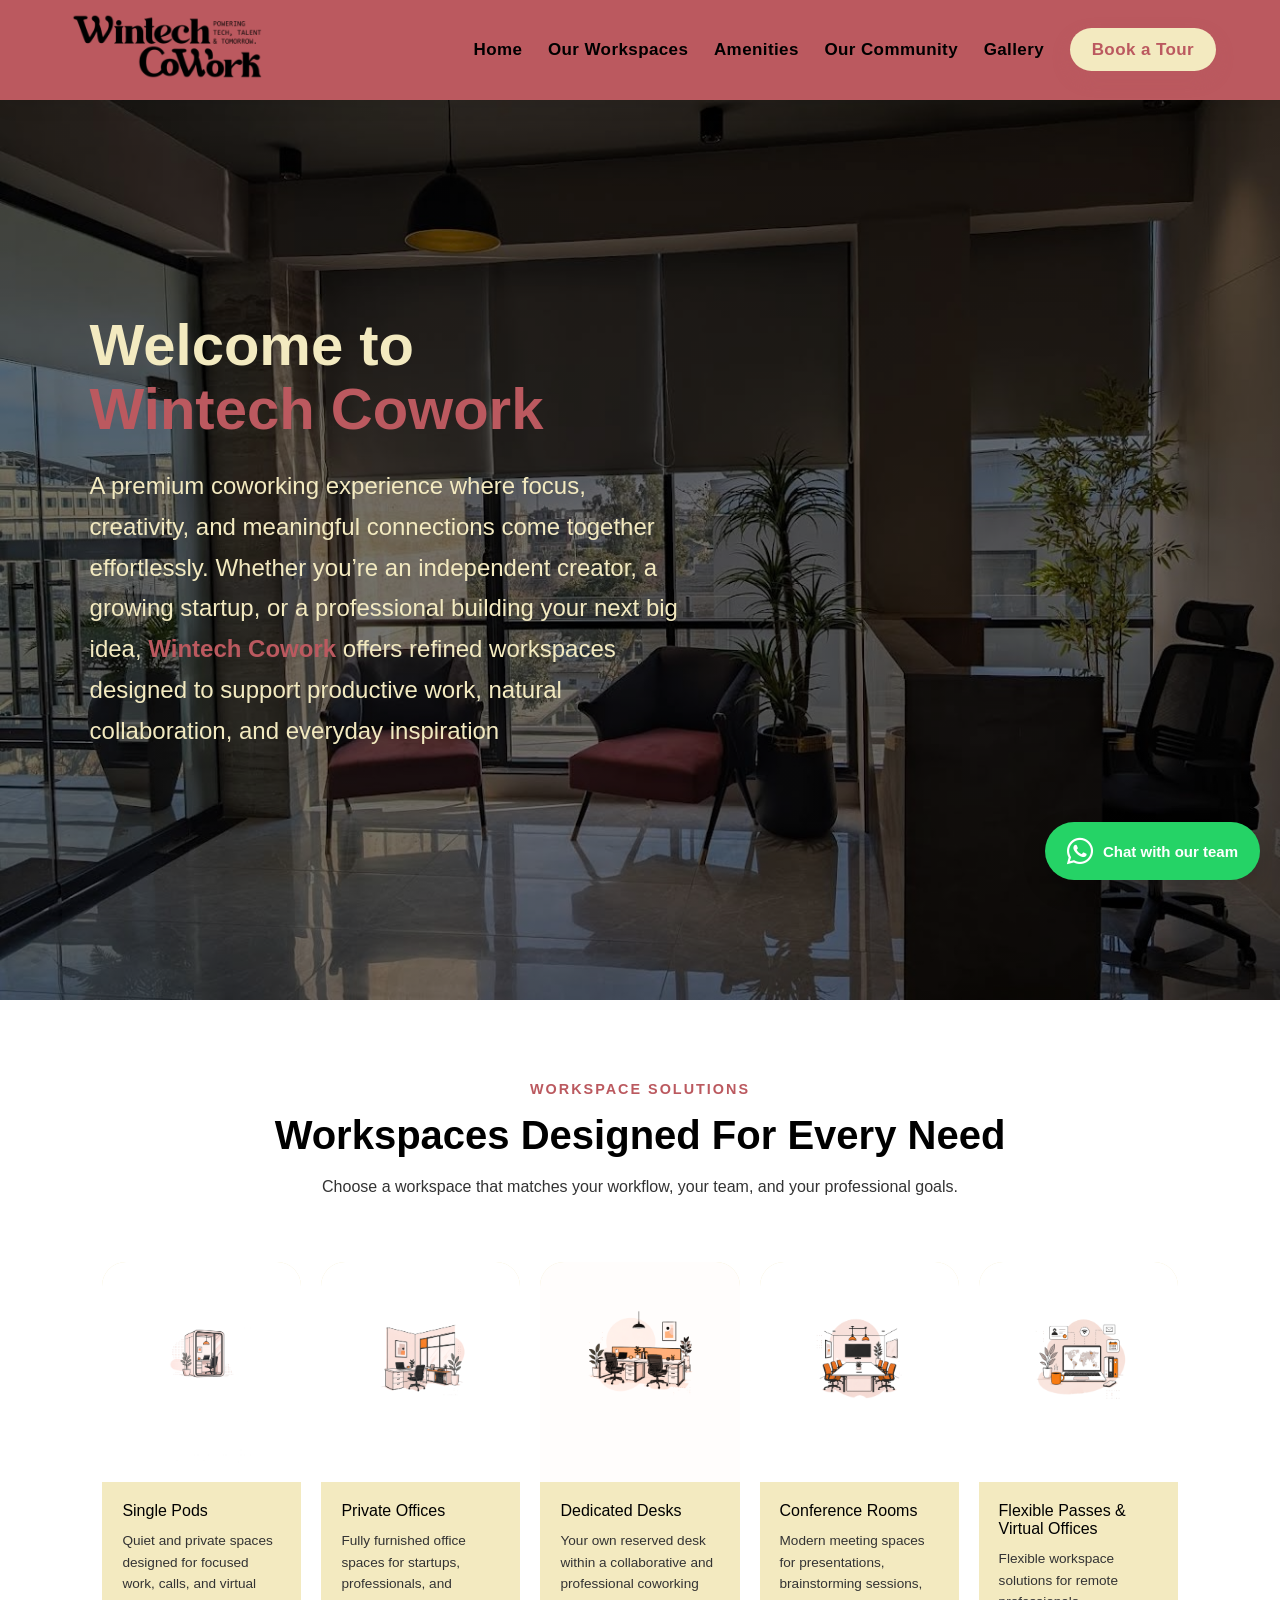
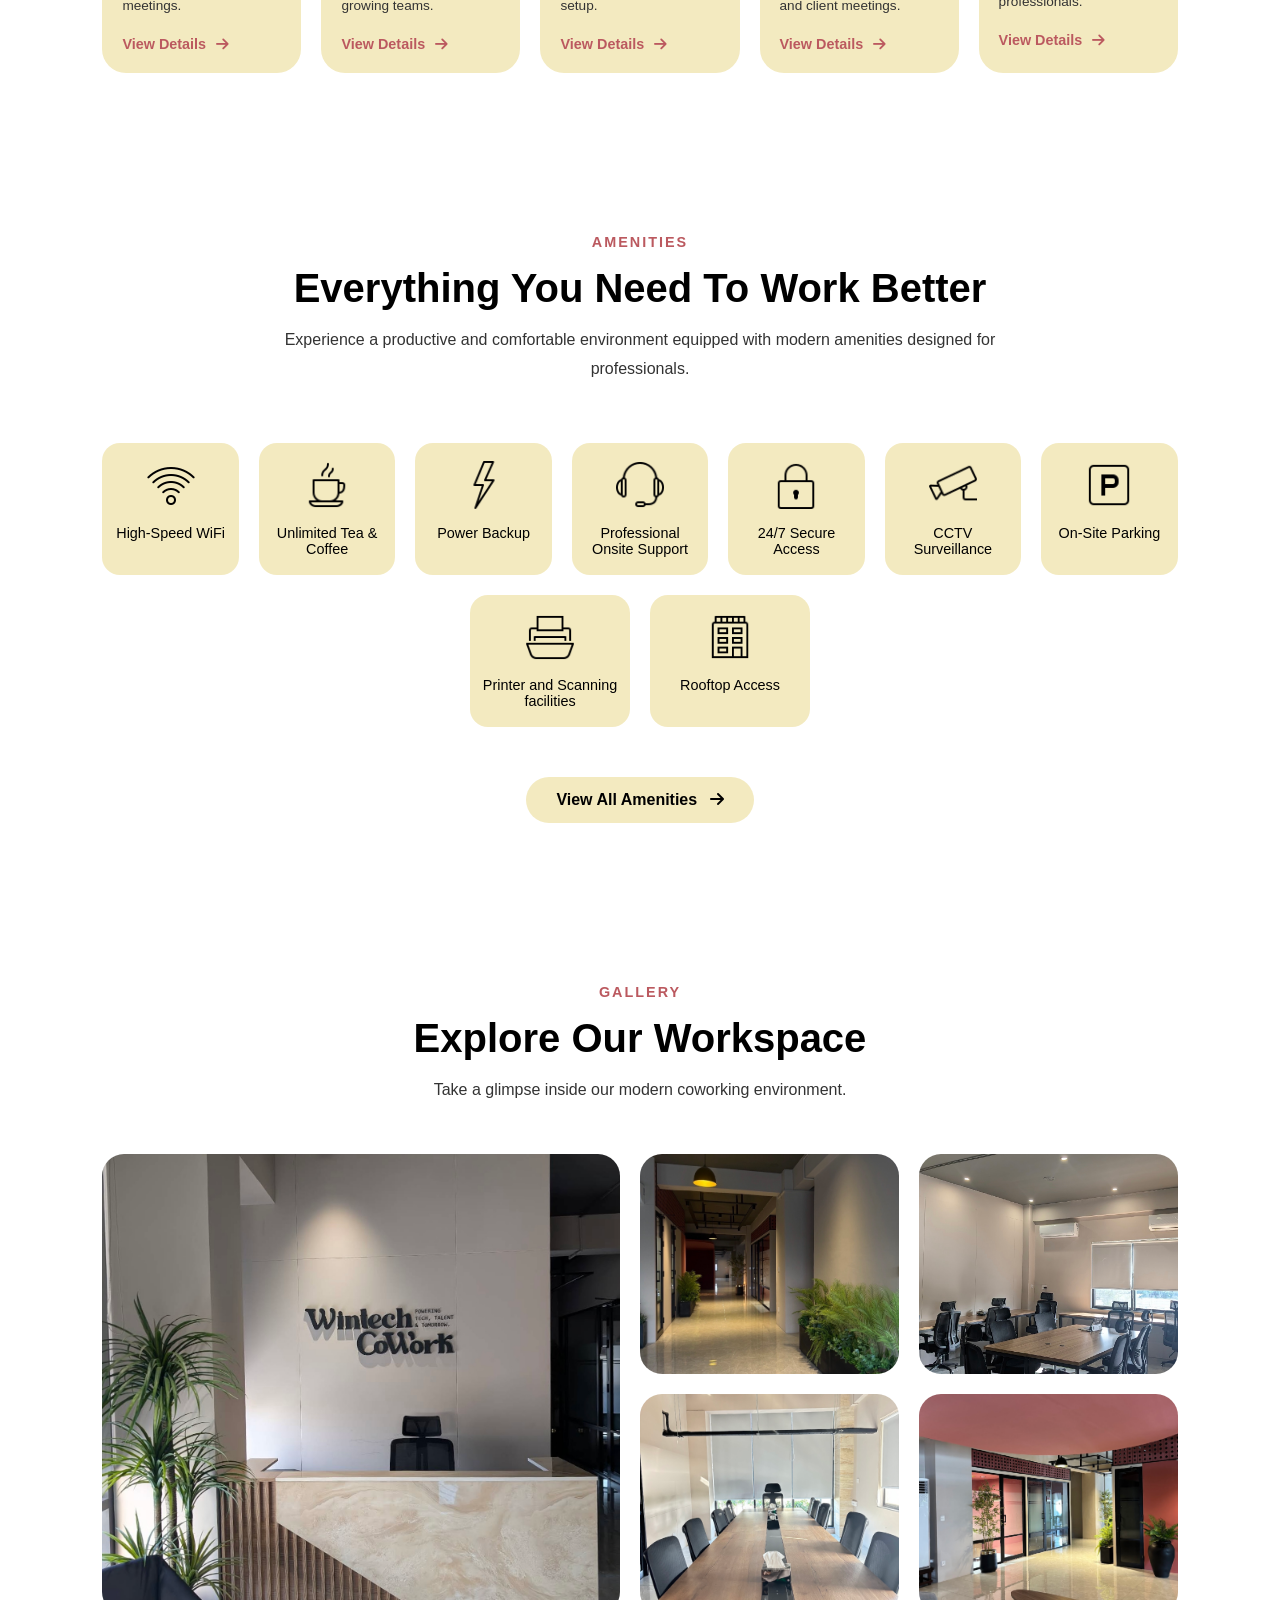
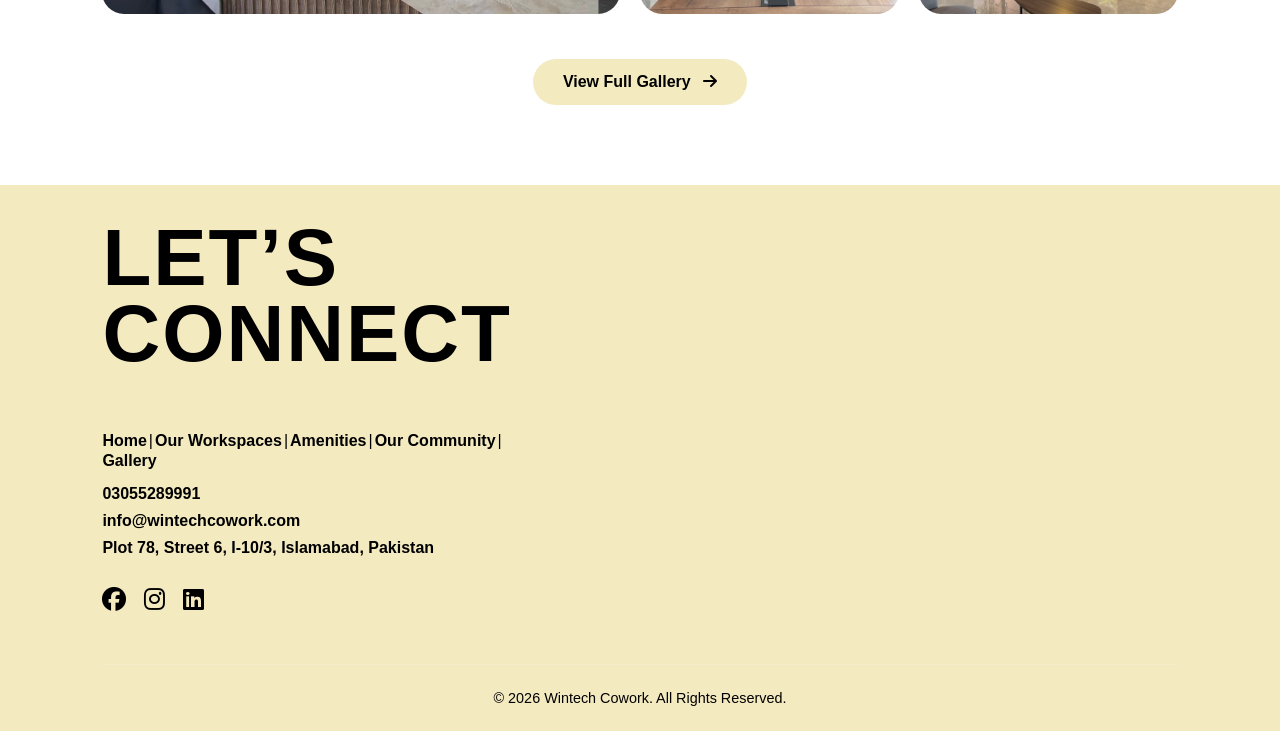
==== index.html @ eae4d1ee "removed indx.html" ====
<!DOCTYPE html>
<html lang="en">
  <head>
    <meta charset="UTF-8" />
    <meta name="viewport" content="width=device-width, initial-scale=1.0" />
    <link rel="icon" type="image/png" sizes="32x32" href="images/favicon-32x32.png">
    <link rel="icon" type="image/png" sizes="16x16" href="images/favicon-16x16.png">
    <link rel="apple-touch-icon" sizes="180x180" href="images/apple-touch-icon.png">
    <link rel="stylesheet" href="https://cdnjs.cloudflare.com/ajax/libs/font-awesome/6.4.0/css/all.min.css">
    <link rel="stylesheet" href="css/index.css" />
  
    <title>Wintech Cowork Islamabad | Premium Coworking Space in Islamabad</title>
    <meta name="description" content="
      Wintech Cowork offers modern coworking spaces, private offices,
      meeting rooms, and flexible workspaces in Islamabad designed for
      startups, freelancers, and growing businesses.">
    <meta name="keywords" content="
      coworking space Islamabad,
      shared office Islamabad,
      private office Islamabad,
      best coworking space in Islamabad,
      office space for rent Islamabad,
      startup workspace Islamabad,
      modern coworking space Pakistan,
      flexible workspace Islamabad,
      meeting rooms Islamabad,
      business workspace Islamabad,
      Wintech Cowork ">
  </head>
  
  <body>  
    <header>
      <div class="logo">
        <a href="./">
        <img src="images/logo.png" alt="wintech cowork logo"> 
        </a>
      </div>

      <button class="nav-toggle" aria-label="Toggle Menu">☰</button>

      <nav class="nav-bar">        
        <ul class="nav-menu">
          <li><a href="./">Home</a></li>
          <li><a href="our-workspaces/">Our Workspaces</a></li>
          <li><a href="amenities/">Amenities</a></li>
          <li><a href="our-community/">Our Community</a></li>
          <li><a href="gallery/">Gallery</a></li>
          <li><a class="book-btn" href="book-a-tour/">Book a Tour</a></li> 
        </ul>
      </nav>
    </header>

    <a href="https://wa.me/923055289991" 
        class="whatsapp-float" 
        target="_blank">

        <i class="fab fa-whatsapp"></i>
        <span>Chat with our team</span>
      </a>

    <section class="hero">
      <div class="hero-content">
        <h1>
          Welcome to <br> <span>Wintech Cowork</span> 
        </h1>

        <p>
          A premium coworking experience where focus, creativity, and meaningful connections come together effortlessly. Whether you’re an independent creator, a growing startup, or a professional building your next big idea, <span><b>Wintech Cowork</b></span> offers refined workspaces designed to support productive work, natural collaboration, and everyday inspiration
        </p>
      </div>
    </section>

    <section class="workspaces">
      <div class="workspaces-heading">
        <span>Workspace Solutions</span>
        <h2>Workspaces Designed For Every Need</h2>

        <p>
          Choose a workspace that matches your workflow, your team,
          and your professional goals.
        </p>
      </div>


      <div class="workspace-container">

        <!-- Card 1 -->
        <div class="workspace-card">

          <div class="workspace-image">
            <img src="images/singlepods.png" alt="Single Pods">
          </div>

          <div class="workspace-content">
            <h3>Single Pods</h3>

            <p>
              Quiet and private spaces designed for focused work,
              calls, and virtual meetings.
            </p>

            <a href="./our-workspaces/">
              View Details
              <i class="fa-solid fa-arrow-right"></i>
            </a>
          </div>

        </div>


        <!-- Card 2 -->
        <div class="workspace-card">

          <div class="workspace-image">
            <img src="images/privateoffices.png" alt="Private Offices">
          </div>

          <div class="workspace-content">
            <h3>Private Offices</h3>

            <p>
              Fully furnished office spaces for startups,
              professionals, and growing teams.
            </p>

            <a href="./our-workspaces/">
              View Details
              <i class="fa-solid fa-arrow-right"></i>
            </a>
          </div>

        </div>


        <!-- Card 3 -->
        <div class="workspace-card">

          <div class="workspace-image">
            <img src="images/dedicated-desks.png" alt="Dedicated Desks">
          </div>

          <div class="workspace-content">
            <h3>Dedicated Desks</h3>

            <p>
              Your own reserved desk within a collaborative
              and professional coworking setup.
            </p>

            <a href="./our-workspaces/">
              View Details
              <i class="fa-solid fa-arrow-right"></i>
            </a>
          </div>

        </div>


        <!-- Card 4 -->
        <div class="workspace-card">

          <div class="workspace-image">
            <img src="images/conferencerooms.png" alt="Conference Rooms">
          </div>

          <div class="workspace-content">
            <h3>Conference Rooms</h3>

            <p>
              Modern meeting spaces for presentations,
              brainstorming sessions, and client meetings.
            </p>

            <a href="./our-workspaces/">
              View Details
              <i class="fa-solid fa-arrow-right"></i>
            </a>
          </div>

        </div>


        <!-- Card 5 -->
        <div class="workspace-card">

          <div class="workspace-image">
            <img src="images/flexible.png" alt="Flexible Passes">
          </div>

          <div class="workspace-content">
            <h3>Flexible Passes & Virtual Offices</h3>

            <p>
              Flexible workspace solutions for remote professionals.
            </p>

            <a href="./our-workspaces/">
              View Details
              <i class="fa-solid fa-arrow-right"></i>
            </a>
          </div>
        </div>
      </div>
    </section>

    <section class="amenities">

      <div class="amenities-heading">
        <span>Amenities</span>
        <h2>Everything You Need To Work Better</h2>

        <p>
          Experience a productive and comfortable environment
          equipped with modern amenities designed for professionals.
        </p>
      </div>


      <div class="amenities-container">

        <div class="amenity-card">
          <img src="images/high-speed-wifi.png" alt="High-Speed WiFi">
          <h3>High-Speed WiFi</h3>
        </div>

        <div class="amenity-card">
          <img src="images/unlimited-tea-coffee.png" alt="Unlimited Tea & Coffee">
          <h3>Unlimited Tea & Coffee</h3>
        </div>

        <div class="amenity-card">
          <img src="images/power-backup.png" alt="Power Backup">
          <h3>Power Backup</h3>
        </div>

        <div class="amenity-card">
          <img src="images/professional-onsite-support.png" alt="Professional Online Support">
          <h3>Professional Onsite Support</h3>
        </div>

        <div class="amenity-card">
          <img src="images/24-secure access.png" alt="24/7 Secure Access">
          <h3>24/7 Secure Access</h3>
        </div>

        <div class="amenity-card">
          <img src="images/cctv-surveillance.png" alt="CCTV Surveillance">
          <h3>CCTV Surveillance</h3>
        </div>

        <div class="amenity-card">
          <img src="images/onsite-parking.png" alt="On-Site Parking">
          <h3>On-Site Parking</h3>
        </div>

        <div class="amenity-card">
          <img src="images/printer and scanning facilities.png" alt="Printing and Scanning Facilities">
          <h3>Printer and Scanning facilities</h3>
        </div>

        <div class="amenity-card">
          <img src="images/rooftop-access.png" alt="Rooftop Access">
          <h3>Rooftop Access</h3>
        </div>

      </div>


      <div class="amenities-btn">
        <a href="./amenities/">
          View All Amenities
          <i class="fa-solid fa-arrow-right"></i>
        </a>
      </div>
    </section>

    <section class="gallery-preview">
      <div class="gallery-heading">
        <span>Gallery</span>
        <h2>Explore Our Workspace</h2>
        <p>Take a glimpse inside our modern coworking environment.</p>
      </div>

      <div class="gallery-grid">
        <div class="gallery-item large">
          <img src="images/gallery-1.png" alt="Workspace Gallery">
        </div>

        <div class="gallery-item">
          <img src="images/gallery-3.png" alt="Workspace Gallery">
        </div>

        <div class="gallery-item">
          <img src="images/gallery-10.png" alt="Workspace Gallery">
        </div>

        <div class="gallery-item">
          <img src="images/gallery-5.png" alt="Workspace Gallery">
        </div>

        <div class="gallery-item">
          <img src="images/gallery-4.png" alt="Workspace Gallery">
        </div>

      </div>

      <div class="gallery-btn">
        <a href="./gallery/">
          View Full Gallery
          <i class="fa-solid fa-arrow-right"></i>
        </a>
      </div>
    </section>
    
        <footer class="footer">
          <div class="footer-main">

          <div class="footer-left">
            <h2>LET’S<br>CONNECT</h2>

            <div class="footer-middle">
            <a href="./">Home</a>
            <span>|</span>

            <a href="./our-workspaces/">Our Workspaces</a>
            <span>|</span>

            <a href="./amenities/">Amenities</a>
            <span>|</span>

            <a href="./our-community/">Our Community</a>
            <span>|</span>
            
            <a href="./gallery/">Gallery</a>

          </div>

            <div class="footer-contact">
              <p>03055289991</p>
              <p>info@wintechcowork.com</p>
              <p>Plot 78, Street 6, I-10/3, Islamabad, Pakistan </p>
            </div>

            <div class="footer-socials">
              <a href="https://www.facebook.com/people/Wintech-CoworkIslamabad/61561377583073/?mibextid=wwXIfr&rdid=SF6mTCNoTfGaLqDb&share_url=http s%3A%2F%2Fwww.facebook.com%2Fshare%2F1CpL3xUAog%2F%3Fmibextid%3DwwXIfr " target="_blank">
                <i class="fa-brands fa-facebook"></i>
              </a>

              <a href="https://www.instagram.com/wintechcowork?igsh=MXc1MG8ybTN0Z2tnMg%3D%3D " target="_blank">
                <i class="fa-brands fa-instagram"></i>
              </a>

              <a href="https://www.linkedin.com/in/wintech-cowork-4332b03b6 " target="_blank">
                <i class="fa-brands fa-linkedin"></i>
              </a>
            </div>
          </div>

        </div>

        <div class="footer-bottom">
          <p>© 2026 Wintech Cowork. All Rights Reserved.</p>
        </div>
      </footer>

      <script>
      const navToggle = document.querySelector('.nav-toggle');
        const navBar = document.querySelector('.nav-bar');

        navToggle.addEventListener('click', () => {
          navBar.classList.toggle('active');
        });
    </script>
  </body>
---- css/index.css ----
* {
  margin: 0;
  padding: 0;
  box-sizing: border-box;
}

ul, li {
  list-style: none;
}

body {
  font-family: 'Segoe UI', sans-serif;
  color: #000000;
  background-color: #ffffff;
}

/* HEADER */

header {
  height: 100px;
  background: #bb595f;
  display: flex;
  align-items: center;
  justify-content: space-between;
  padding: 3% 5%;
  position: sticky;
  top: 0;
  z-index: 1000;
  box-shadow: 0 4px 20px rgba(0, 0, 0, 0.08);
}

.logo {
  display: flex;
  align-items: center;
  height: 100%;
}

.logo img {
  height: 220px;
  width: auto;
  object-fit: contain;
  display: block;
  padding: 0;
}

.nav-bar {
  display: flex;
  align-items: center;
  justify-content: flex-end;
}

.nav-menu {
  display: flex;
  align-items: center;
  gap: 1.6rem;
}

.nav-menu a {
  text-decoration: none;
  color: #000000;
  font-weight: 600;
  letter-spacing: 0.4px;
  transition: 0.3s ease;
  font-size: 17px;
  position: relative;
}

.nav-menu a::after {
  content: "";
  position: absolute;
  width: 0;
  height: 2px;
  background: #f3eac0;
  left: 0;
  bottom: -7px;
  transition: 0.3s ease;
}

.nav-menu a:hover::after {
  width: 100%;
}

.nav-menu a:hover {
  color: #f3eac0;
}

/* BOOK BUTTON */

.book-btn {
  background-color: #f3eac0;
  color: #bb595f !important;
  padding: 12px 22px;
  border-radius: 30px;
  font-size: 16px;
  font-weight: 600;
  box-shadow: 0 8px 18px rgba(187, 89, 95, 0.3);
}

.book-btn::after {
  display: none;
}

.book-btn:hover {
  background-color: #000000;
  color: #f3eac0 !important;
  transform: translateY(-2px);
}

.whatsapp-float{
  position: fixed;

  bottom: 20px;
  right: 20px;

  background-color: #25D366;

  color: #ffffff;

  display: flex;
  align-items: center;
  gap: 10px;

  padding: 14px 22px;

  border-radius: 50px;

  text-decoration: none;

  z-index: 9999;

  box-shadow: 0 10px 25px rgba(0,0,0,0.2);

  transition: 0.3s ease;
}

.whatsapp-float i{
  font-size: 30px;
}

.whatsapp-float span{
  font-size: 15px;
  font-weight: 600;
}

.whatsapp-float:hover{
  transform: translateY(-3px);

  background-color: #000000;
}

/* Mobile */

@media (max-width: 768px){

  .whatsapp-float{
    padding: 13px 18px;
  }

  .whatsapp-float span{
    font-size: 14px;
  }

  .whatsapp-float i{
    font-size: 28px;
  }
}

/* HAMBURGER */

.nav-toggle {
  display: none;
  border: none;
  font-size: 1.6rem;
  color: #bb595f;
  cursor: pointer;
  width: 45px;
  height: 45px;
  border-radius: 12px;
  transition: 0.3s ease;
  background-color: #f3eac0;
}

.nav-toggle:hover {
  color: #f3eac0;
  background-color:#bb595f;
}

/* BANNER */

.hero{
  width: 100%;
  min-height: 100vh;

  background:
  linear-gradient(rgba(0,0,0,0.55), rgba(0,0,0,0.55)),
  url("../images/banner2.png");

  background-size: cover;
  background-position: center;

  display: flex;
  align-items: center;

  padding: 0 7%;
}

.hero-content{
  max-width: 700px;
}

.hero-content h1{
  color: #f3eac0;

  font-size: 58px;
  line-height: 1.1;

  margin-bottom: 25px;

  font-weight: 700;
}

.hero-content span{
  color: #bb595f; 
}

.hero-content p{
  color: #f3eac0;
  font-size: 24px;
  line-height: 1.7;
  margin-bottom: 35px;
  max-width: 600px;
}

/* Responsive */

@media (max-width: 768px){

  .hero{
    min-height: 75vh;
    text-align: center;
    justify-content: center;
  }

  .hero-content h1{
    font-size: 25px;
  }

  .hero-content p{
    font-size: 17px;
  }
}

.workspaces{
  width: 100%;
  padding: 80px 8%;
  background: #ffffff;
}

.workspaces-heading{
  text-align: center;
  max-width: 750px;
  margin: 0 auto 60px;
}

.workspaces-heading span{
  color: #bb595f;
  font-size: 0.9rem;
  font-weight: 700;
  letter-spacing: 2px;
  text-transform: uppercase;
}

.workspaces-heading h2{
  font-size: 40px;
  color: #000000;
  margin: 15px 0;
}

.workspaces-heading p{
  font-size: 1rem;
  line-height: 1.8;
  color: #333333;
}

.workspace-container{
  display: flex;
  justify-content: space-between;
  gap: 20px;
}

.workspace-card{
  background: #f3eac0;
  border-radius: 24px;
  overflow: hidden;
  transition: 0.3s ease;
  flex: 1;
  min-width: 0;
}

.workspace-card:hover{
  transform: translateY(-8px);
  cursor: pointer;
}

.workspace-image{
  width: 100%;
  height: 220px;
  overflow: hidden;
}

.workspace-image img{
  width: 100%;
  height: 100%;
  object-fit: cover;
  object-position: center top;
  display: block;
}

.workspace-content{
  padding: 20px;
}

.workspace-content h3{
  font-size: 1rem;
  color: #000000;
  margin-bottom: 10px;
  font-weight: 500;
}

.workspace-content p{
  font-size: 0.85rem;
  color: #333333;
  line-height: 1.6;
  margin-bottom: 18px;
}

.workspace-content a{
  text-decoration: none;
  color: #bb595f;
  font-weight: 700;
  font-size: 0.9rem;
}

.workspace-content a i{
  margin-left: 6px;
  transition: 0.3s ease;
}

.workspace-content a:hover i{
  transform: translateX(5px);
}


/* TABLET */
@media (max-width:1024px){

  .workspace-container{
    flex-wrap: wrap;
  }

  .workspace-card{
    min-width: 48%;
  }

}


/* MOBILE */
@media (max-width:768px){

  .workspaces{
    padding: 60px 7%;
  }

  .workspaces-heading h2{
    font-size: 2.2rem;
  }

  .workspace-container{
    flex-direction: column;
  }

  .workspace-card{
    width: 100%;
  }

  .workspace-image{
    height: 300px;
  }

  .workspace-image img{
    object-fit: cover;
    object-position: center top;
  }

}

.amenities{
  width: 100%;
  padding: 80px 8%;
  background: #ffffff;
}

.amenities-heading{
  text-align: center;
  max-width: 750px;
  margin: 0 auto 60px;
}

.amenities-heading span{
  color: #bb595f;
  font-size: 0.9rem;
  font-weight: 700;
  letter-spacing: 2px;
  text-transform: uppercase;
}

.amenities-heading h2{
  font-size: 40px;
  color: #000000;
  margin: 15px 0;
}

.amenities-heading p{
  font-size: 1rem;
  line-height: 1.8;
  color: #333333;
}

.amenities-container{
   display: flex;
  justify-content: center;
  gap: 20px;
  flex-wrap: wrap;
}

.amenity-card{
  flex: 1;
  min-width: 120px;
  max-width: 160px;

  text-align: center;
  padding: 18px 12px;

  background: #f3eac0;
  border-radius: 18px;

  transition: 0.3s ease;
}

.amenity-card:hover{
  transform: translateY(-8px);
  background-color: #bb595f;
  cursor: pointer;
}

.amenity-card img{
  width: 48px;
  height: 48px;
  object-fit: contain;
  margin-bottom: 12px;
}

.amenity-card h3{
  font-size: 0.9rem;
  font-weight: 500;
  color: #000000;
}

.amenities-btn{
  text-align: center;
  margin-top: 50px;
}

.amenities-btn a{
  display: inline-block;
  padding: 14px 30px;
  background: #f3eac0;
  color: #000000;
  text-decoration: none;
  border-radius: 40px;
  font-weight: 600;
  transition: 0.3s ease;
}

.amenities-btn a:hover{
  background: #bb595f;
  color: #ffffff;
}

.amenities-btn a i{
  margin-left: 8px;
}


/* MOBILE */
@media (max-width:768px){

  .amenities{
    padding: 60px 7%;
  }

  .amenities-heading h2{
    font-size: 2.2rem;
  }

  .amenity-card{
    min-width: 45%;
  }

}

.gallery-preview{
  width: 100%;
  padding: 80px 8%;
  background: #ffffff;
}

.gallery-heading{
  text-align: center;
  max-width: 700px;
  margin: 0 auto 50px;
}

.gallery-heading span{
  color: #bb595f;
  font-size: 0.9rem;
  font-weight: 700;
  letter-spacing: 2px;
  text-transform: uppercase;
}

.gallery-heading h2{
  font-size: 40px;
  color: #000000;
  margin: 15px 0;
}

.gallery-heading p{
  font-size: 1rem;
  color: #333333;
  line-height: 1.7;
}

.gallery-grid{
  display: grid;
  grid-template-columns: 2fr 1fr 1fr;
  grid-template-rows: 220px 220px;
  gap: 20px;
}

.gallery-item{
  overflow: hidden;
  border-radius: 22px;
}

.gallery-item.large{
  grid-row: span 2;
}

.gallery-item img{
  width: 100%;
  height: 100%;
  object-fit: cover;
  display: block;
  transition: 0.4s ease;
}

.gallery-item:hover img{
  transform: scale(1.08);
  cursor: pointer;
}

.gallery-btn{
  text-align: center;
  margin-top: 45px;
}

.gallery-btn a{
  display: inline-block;
  padding: 14px 30px;
  background: #f3eac0;
  color: #000000;
  text-decoration: none;
  border-radius: 40px;
  font-weight: 600;
  transition: 0.3s ease;
}

.gallery-btn a:hover{
  background: #bb595f;
  color: #ffffff;
}

.gallery-btn a i{
  margin-left: 8px;
}


/* MOBILE */
@media (max-width:768px){

  .gallery-preview{
    padding: 60px 7%;
  }

  .gallery-heading h2{
    font-size: 2.2rem;
  }

  .gallery-grid{
    grid-template-columns: 1fr;
    grid-template-rows: none;
  }

  .gallery-item,
  .gallery-item.large{
    height: 240px;
    grid-row: auto;
  }
}

.footer{
  width: 100%;
  background: #f3eac0;
  color: #000000;
  padding: 35px 8% 25px;
}

.footer-top{
  display: flex;
  justify-content: space-between;
  align-items: center;
  margin-bottom: 70px;
}

.footer-middle{
  display: flex;
  flex-direction: row;
  gap: 2px;
  flex-wrap: wrap;
  margin-bottom: 10px;
}

.footer-middle a{
  color: #000000;
  text-decoration: none;
  font-weight: 600;
  transition: 0.3s ease;
}

.footer-middle a:hover{
  color: #bb595f;
}

.footer-main{
  display: grid;
  grid-template-columns: 1.2fr 1fr 1.2fr;
  gap: 50px;
  align-items: start;
}

.footer-left h2{
  font-size: 5rem;
  line-height: 0.95;
  color: #000000;
  margin-bottom: 60px;
  letter-spacing: 2px;
}

.footer-contact{
  margin-bottom: 25px;
}

.footer-contact p{
  color: #000000;
  line-height: 1.7;
  font-weight: 600;
}

.footer-socials{
  display: flex;
  gap: 18px;
}

.footer-socials a{
  font-size: 1.5rem;
  transition: 0.3s ease;
}

.footer-socials a:hover{
  transform: translateY(-5px);
}

.fa-instagram{
  color: #000000;
}

.fa-linkedin{
  color: #000000;
}

.fa-facebook{
  color: #000000;
}

.footer-right{
  display: flex;
  justify-content: center;
  align-items: center;
}

.footer-right img{
  width: 320px;
  max-width: 100%;
}

.footer-bottom{
  margin-top: 50px;
  padding-top: 25px;
  border-top: 1px solid rgba(255,255,255,0.15);
  text-align: center;
}

.footer-bottom p{
  color: #000000;
  font-size: 0.9rem;
}

/* MOBILE */
@media (max-width:768px){

  .footer{
    padding: 35px 7% 25px;
  }

  .footer-top{
    flex-direction: column;
    gap: 25px;
    margin-bottom: 50px;
  }

  .footer-nav{
    flex-wrap: wrap;
    justify-content: center;
    gap: 18px;
  }

  .footer-main{
    grid-template-columns: 1fr;
    gap: 35px;
  }

  .footer-left h2{
    font-size: 3.5rem;
    margin-bottom: 35px;
  }

  .footer-middle{
    padding-top: 0;
  }

  .footer-right img{
    width: 220px;
  }
}

/* RESPONSIVE */

@media (max-width: 1200px) {
  header {
    padding: 0 5%;
  }

  .nav-menu {
    gap: 1rem;
  }

  .nav-menu a {
    font-size: 15px;
  }
}

@media (max-width: 768px) {
  .nav-toggle {
    display: block;
    z-index: 1001;
  }

   .nav-bar .book-btn {
    background-color: #bb595f;
    color: #000000 !important;
    margin-bottom: 15px;
  }

  .nav-bar {
    position: absolute;
    top: 100px;
    left: 0;
    right: 0;
    width: 100%;
    background-color: #f3eac0;
    overflow: hidden;
    max-height: 0;
    transition: max-height 0.4s ease;
    border-radius: 0;
    box-shadow: 0 12px 30px rgba(0, 0, 0, 0.15);
  }

  .nav-bar.active {
    max-height: 420px;
  }

  .nav-menu {
    flex-direction: column;
    align-items: center;
    width: 100%;
    gap: 1.2rem;
    padding-top: 12px;
   
  }

   .nav-menu a::after {
    background: #bb595f;
  }

  .nav-menu a:hover {
    color: #bb595f;
  }

  .nav-menu a {
    color: #000000;
    font-size: 18px;
  }

  .book-btn {
    display: inline-block;
    padding: 12px 28px;
  }

}

@media (max-width: 480px) {
  header {
    height: 90px;
    padding: 0 5%;
  }

  .logo img {
    height: 170px;
  }

  .nav-bar {
    top: 90px;
  }
}
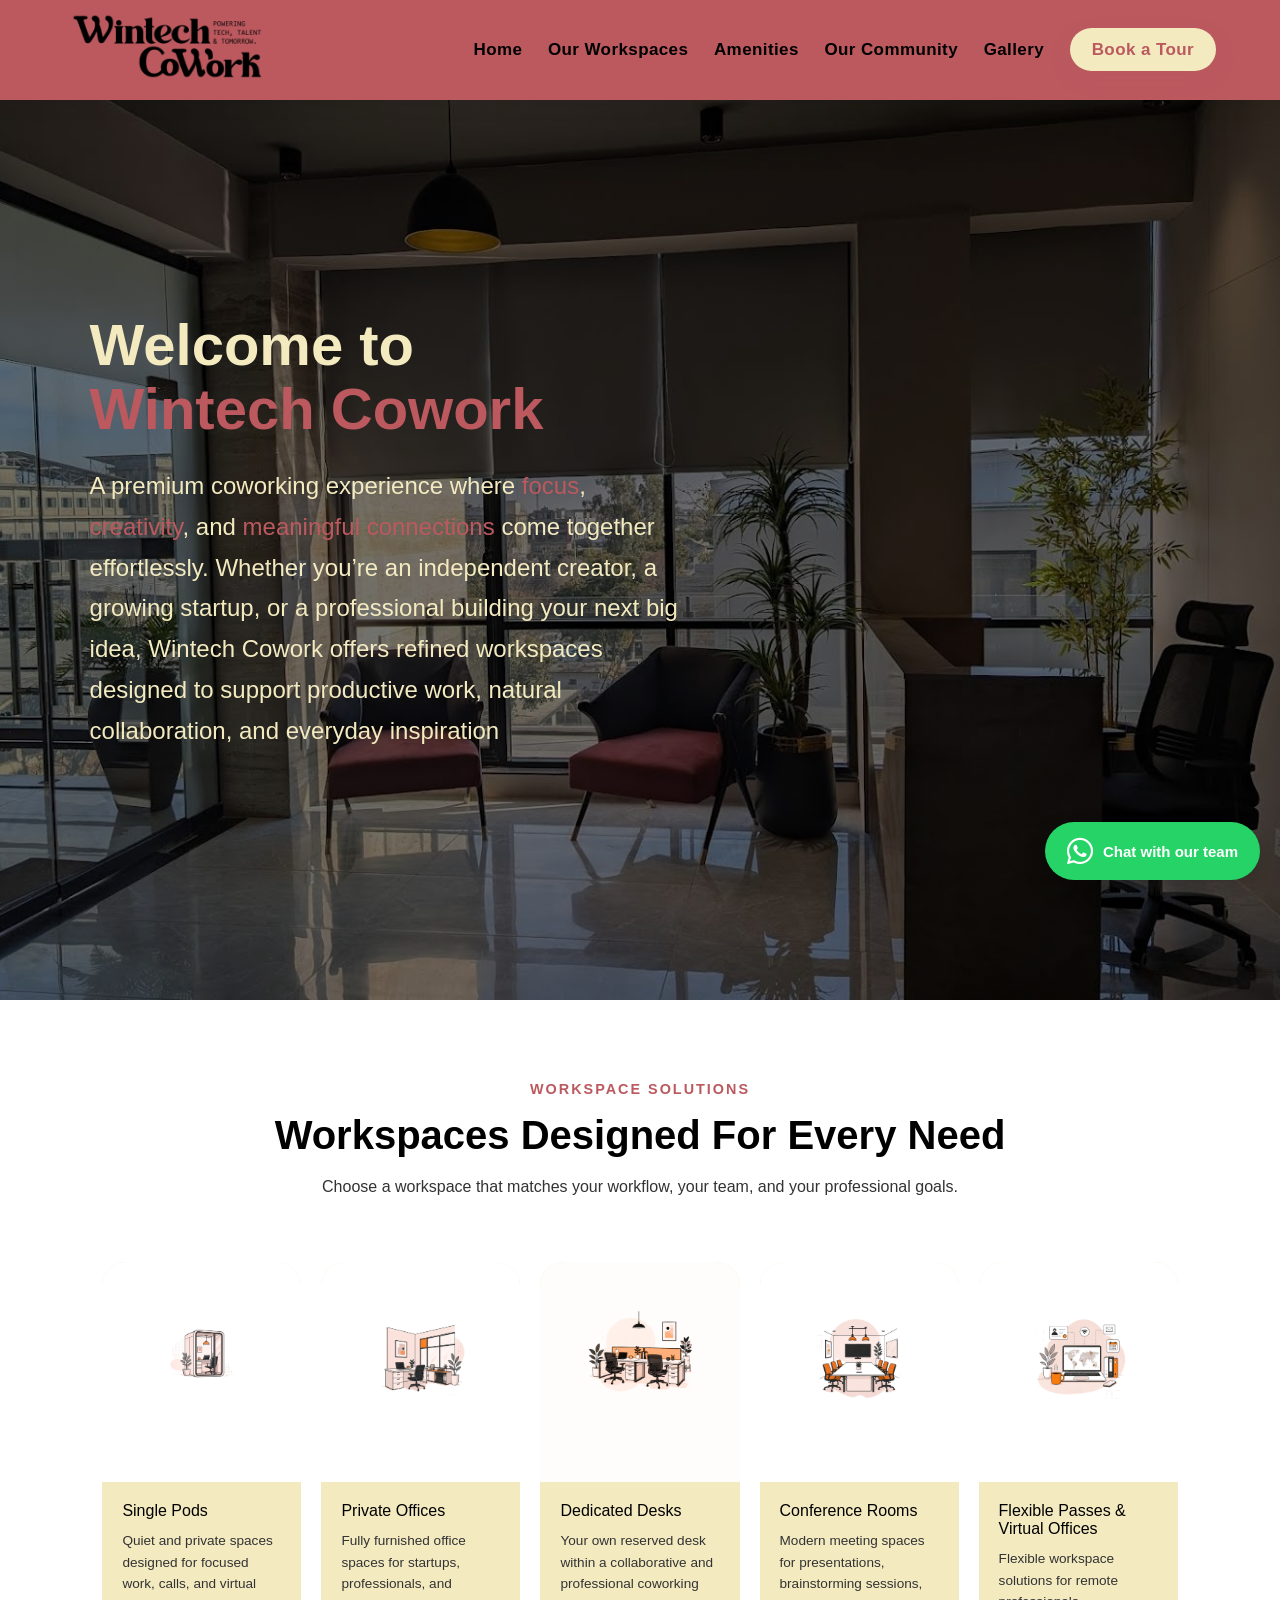
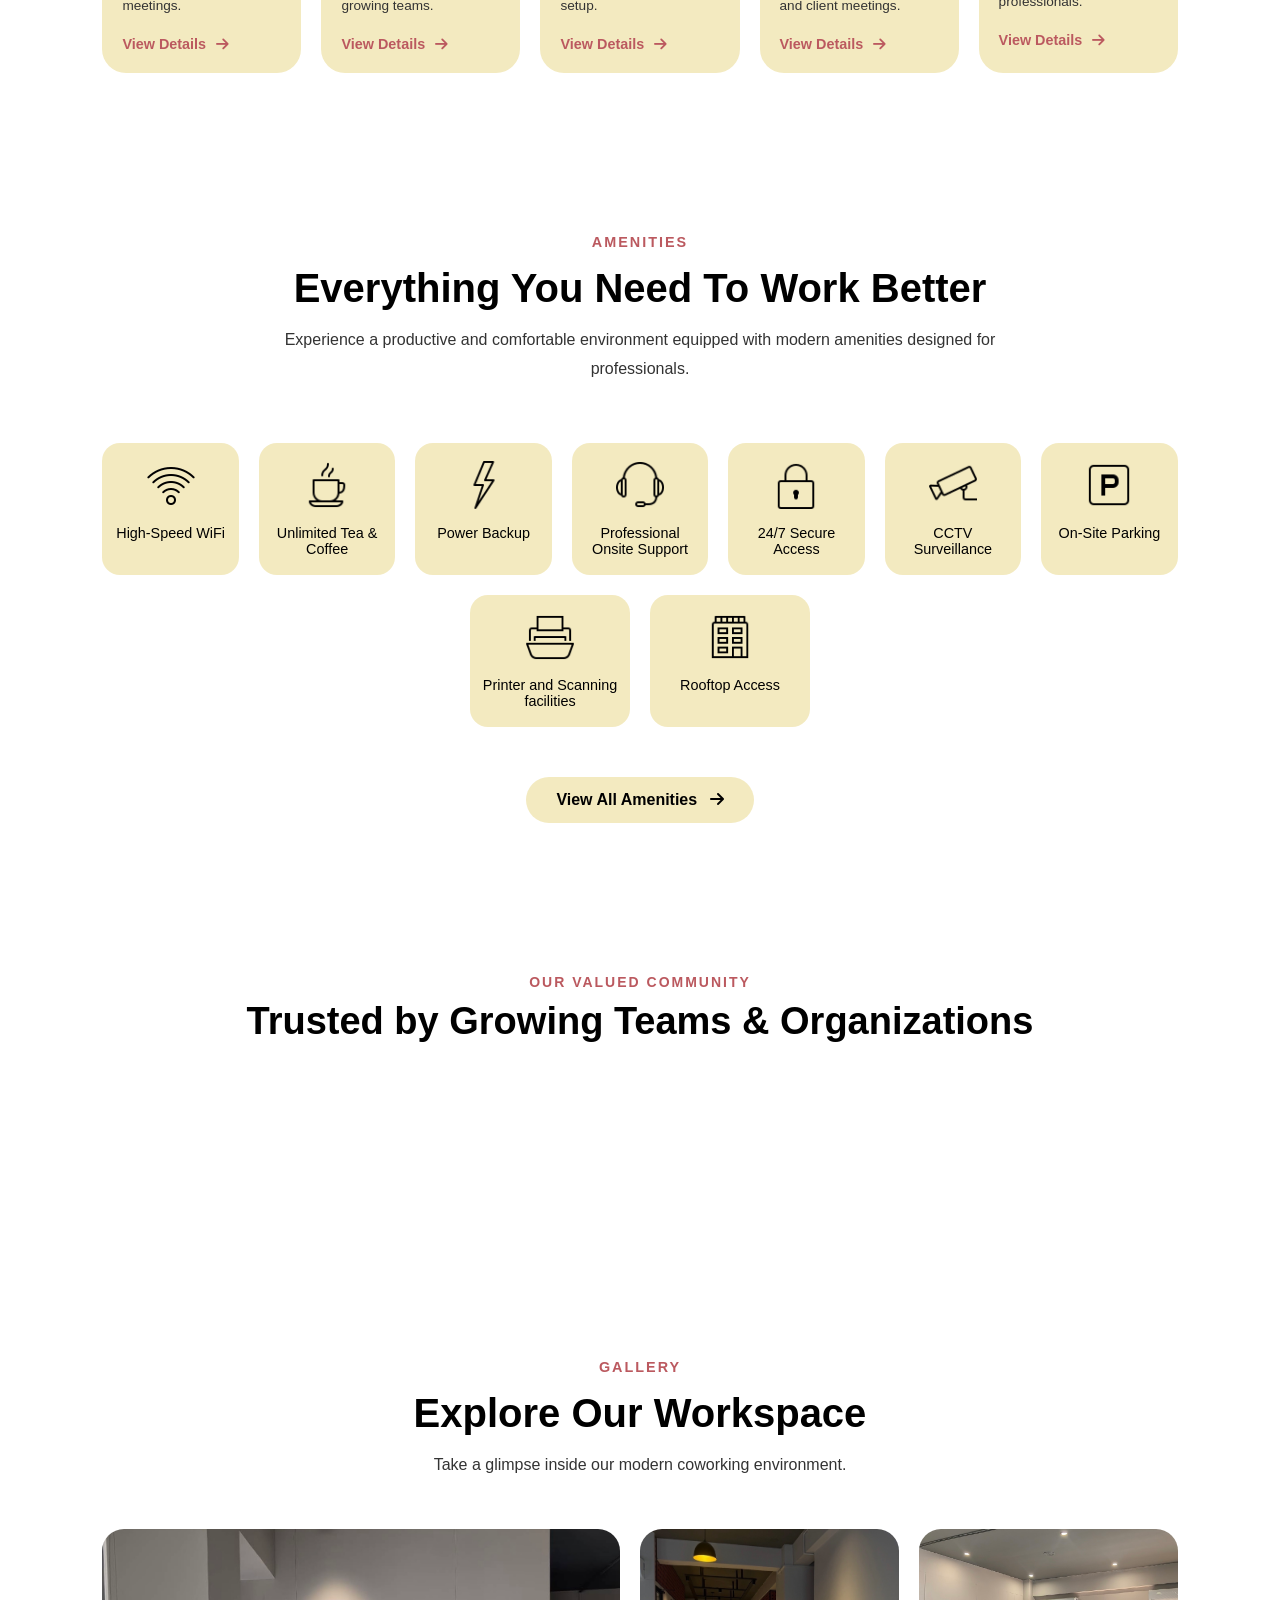
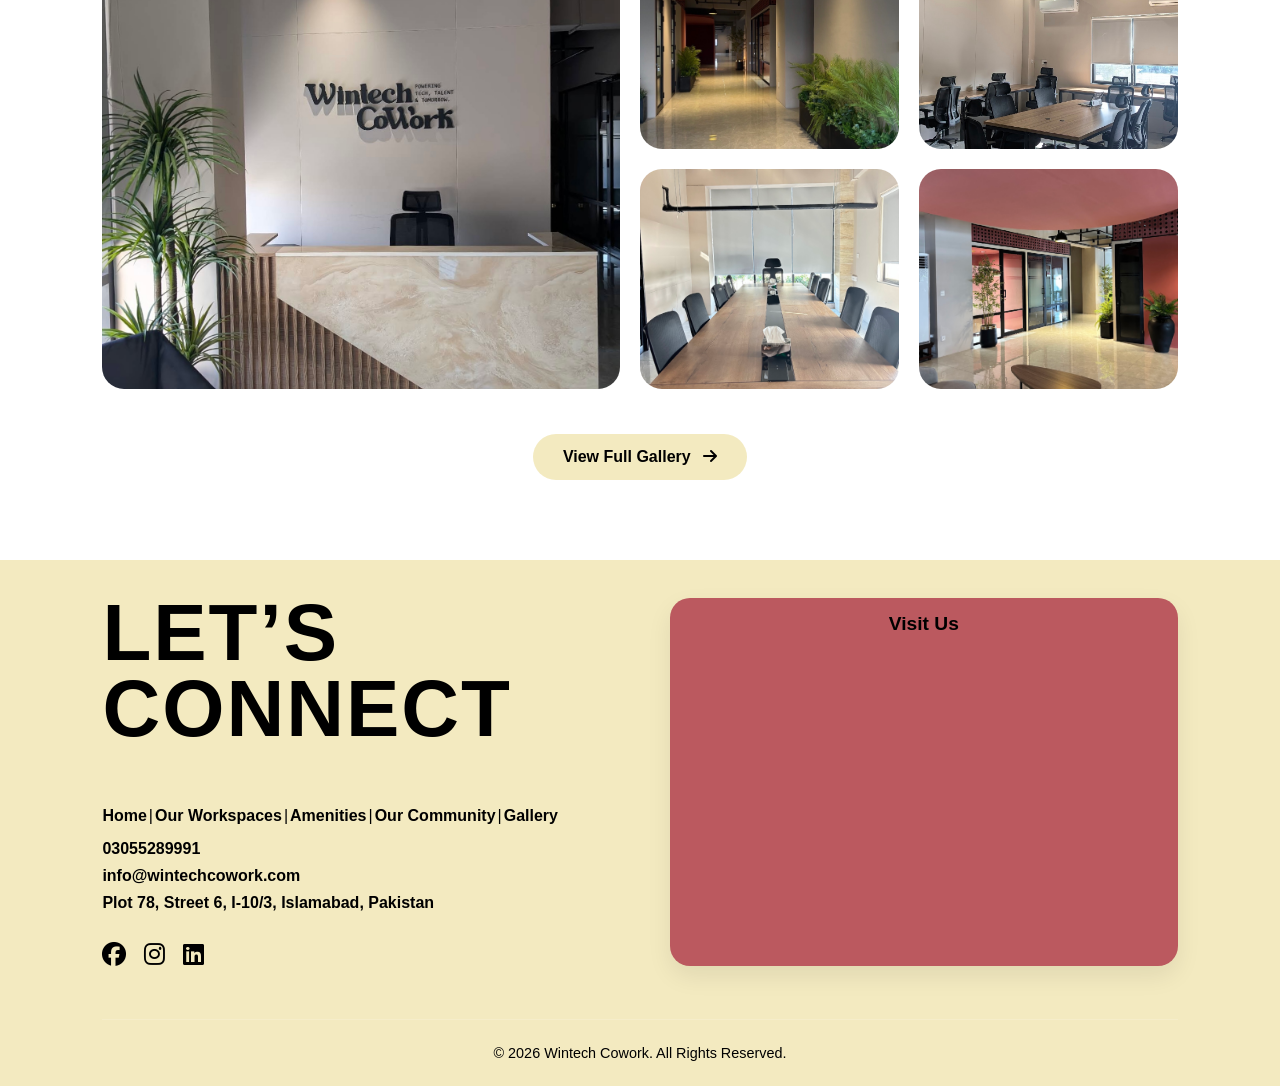
==== commit 64b5a1b9: "changed implemented after clients review" ====
--- a/index.html
+++ b/index.html
@@ -65,8 +65,10 @@
         </h1>
 
         <p>
-          A premium coworking experience where focus, creativity, and meaningful connections come together effortlessly. Whether you’re an independent creator, a growing startup, or a professional building your next big idea, <span><b>Wintech Cowork</b></span> offers refined workspaces designed to support productive work, natural collaboration, and everyday inspiration
+          A premium coworking experience where <span>focus</span>, <span>creativity</span>, and <span>meaningful connections</span> come together effortlessly. Whether you’re an independent creator, a growing startup, or a professional building your next big idea, Wintech Cowork offers refined workspaces designed to support productive work, natural collaboration, and everyday inspiration
         </p>
+
+        <a class="book-btn-under-heading" href="book-a-tour/">Book a Tour</a>
       </div>
     </section>
 
@@ -274,6 +276,38 @@
       </div>
     </section>
 
+    <section class="community-section">
+
+      <div class="section-heading">
+        <span>OUR VALUED COMMUNITY</span>
+        <h2>Trusted by Growing Teams & Organizations</h2>
+      </div>
+
+      <div class="community-slider">
+
+        <div class="logo-slide">
+          <img src="../images/blockmind-ark-logo.png" alt="BlockMind Ark">
+          <p>BlockMind Ark</p>
+        </div>
+
+        <div class="logo-slide">
+          <img src="../images/super-app-logo.png" alt="Super App">
+          <p>SuperApp Pakistan</p>
+        </div>
+
+        <div class="logo-slide">
+          <img src="../images/engineering-tech-logo.png" alt="Engineering Tech">
+          <p>Engineering Tech Pvt Ltd</p>
+        </div>
+
+        <div class="logo-slide">
+          <img src="../images/bytewise-logo.png" alt="ByteWise">
+          <p>ByteWise SMC Pvt Ltd</p>
+        </div>
+
+      </div>
+    </section>
+
     <section class="gallery-preview">
       <div class="gallery-heading">
         <span>Gallery</span>
@@ -356,8 +390,17 @@
             </div>
           </div>
 
-        </div>
-
+          <div class="footer-map">
+            <h3>Visit Us</h3>
+            <iframe
+              src="https://www.google.com/maps?q=Plot+78+Street+6+I-10/3+Islamabad&output=embed"
+              allowfullscreen=""
+              loading="lazy">
+            </iframe>
+          </div>
+
+        </div>
+        
         <div class="footer-bottom">
           <p>© 2026 Wintech Cowork. All Rights Reserved.</p>
         </div>
--- a/css/index.css
+++ b/css/index.css
@@ -231,6 +231,45 @@
   max-width: 600px;
 }
 
+.book-btn-under-heading {
+  background-color: #f3eac0;
+  color: #bb595f !important;
+  padding: 12px 22px;
+  border-radius: 30px;
+  font-size: 16px;
+  font-weight: 600;
+  box-shadow: 0 8px 18px rgba(187, 89, 95, 0.3);
+  text-decoration: none;
+}
+
+.book-btn-under-heading::after {
+  display: none;
+}
+
+.book-btn-under-heading {
+  display: none;
+}
+
+.book-btn-under-heading:hover {
+  background-color: #bb595f;
+  color: #f3eac0 !important;
+  transform: translateY(-2px);
+}
+
+@media (max-width: 768px) {
+  .book-btn-under-heading {
+    display: inline-block;
+    background-color: #f3eac0;
+    color: #bb595f !important;
+    padding: 12px 22px;
+    border-radius: 30px;
+    font-size: 16px;
+    font-weight: 600;
+    box-shadow: 0 8px 18px rgba(187, 89, 95, 0.3);
+    text-decoration: none;
+  }
+}
+
 /* Responsive */
 
 @media (max-width: 768px){
@@ -351,19 +390,33 @@
 }
 
 
-/* TABLET */
+/* Surface, iPad Air, large tablets */
 @media (max-width:1024px){
 
+  .workspace-image{
+    height: 290px;
+  }
+
+  .workspace-image img{
+    width: 100%;
+    height: 200%;
+    object-fit: cover;
+    object-position: center;
+    padding-bottom: 90px;
+  }
+}
+
+/* iPad Mini and smaller tablets */
+@media (max-width:900px){
+
   .workspace-container{
-    flex-wrap: wrap;
-  }
-
-  .workspace-card{
-    min-width: 48%;
-  }
-
-}
-
+    grid-template-columns: 1fr;
+  }
+
+  .workspace-card:last-child{
+    max-width: 100%;
+  }
+}
 
 /* MOBILE */
 @media (max-width:768px){
@@ -377,7 +430,8 @@
   }
 
   .workspace-container{
-    flex-direction: column;
+    display: grid;
+    grid-template-columns: 1fr;
   }
 
   .workspace-card{
@@ -386,11 +440,6 @@
 
   .workspace-image{
     height: 300px;
-  }
-
-  .workspace-image img{
-    object-fit: cover;
-    object-position: center top;
   }
 
 }
@@ -510,6 +559,130 @@
 
 }
 
+.community-section {
+  padding: 70px 8% 30px;
+  background: #fff;
+  text-align: center;
+}
+
+.section-heading span {
+  display: inline-block;
+  color: #bb595f;
+  font-size: 14px;
+  font-weight: 700;
+  letter-spacing: 2px;
+  margin-bottom: 10px;
+  text-transform: uppercase;
+}
+
+.section-heading h2 {
+  font-size: 38px;
+  color: #000;
+  margin-bottom: 25px;
+}
+
+.community-slider {
+  position: relative;
+  width: 100%;
+  height: 180px;
+  overflow: hidden;
+  display: flex;
+  align-items: center;
+  justify-content: center;
+}
+
+.logo-slide {
+  position: absolute;
+  width: 100%;
+  left: 0;
+  top: 60%;
+  text-align: center;
+  opacity: 0;
+  transform: translateY(-50%) translateX(80px);
+  animation: logoLoop 16s infinite;
+}
+
+.community-slider .logo-slide:nth-child(1) {
+  animation-delay: 0s;
+}
+
+.community-slider .logo-slide:nth-child(2) {
+  animation-delay: 4s;
+}
+
+.community-slider .logo-slide:nth-child(3) {
+  animation-delay: 8s;
+}
+
+.community-slider .logo-slide:nth-child(4) {
+  animation-delay: 12s;
+}
+
+.logo-slide img {
+  width: 210px;
+  height: 100px;
+  object-fit: contain;
+}
+
+.logo-slide p {
+  margin-top: 8px;
+  font-size: 17px;
+  font-weight: 600;
+  color: #000;
+}
+
+@keyframes logoLoop {
+  0% {
+    opacity: 0;
+    transform: translateY(-50%) translateX(90px);
+  }
+
+  10% {
+    opacity: 1;
+    transform: translateY(-50%) translateX(0);
+  }
+
+  25% {
+    opacity: 1;
+    transform: translateY(-50%) translateX(0);
+  }
+
+  35% {
+    opacity: 0;
+    transform: translateY(-50%) translateX(-90px);
+  }
+
+  100% {
+    opacity: 0;
+    transform: translateY(-50%) translateX(-90px);
+  }
+}
+
+/* Mobile */
+@media (max-width: 768px) {
+  .community-section {
+    padding: 55px 5% 25px;
+  }
+
+  .section-heading h2 {
+    font-size: 28px;
+    margin-bottom: 20px;
+  }
+
+  .community-slider {
+    height: 160px;
+  }
+
+  .logo-slide img {
+    width: 170px;
+    height: 90px;
+  }
+
+  .logo-slide p {
+    font-size: 15px;
+  }
+}
+
 .gallery-preview{
   width: 100%;
   padding: 80px 8%;
@@ -655,9 +828,9 @@
 
 .footer-main{
   display: grid;
-  grid-template-columns: 1.2fr 1fr 1.2fr;
-  gap: 50px;
-  align-items: start;
+  grid-template-columns: 1fr 1fr;
+  gap: 60px;
+  align-items: center;
 }
 
 .footer-left h2{
@@ -690,6 +863,27 @@
 
 .footer-socials a:hover{
   transform: translateY(-5px);
+}
+
+.footer-map {
+  background: #bb595f;
+  padding: 15px;
+  border-radius: 20px;
+  box-shadow: 0 10px 25px rgba(0,0,0,0.08);
+}
+
+.footer-map h3 {
+  color: #000000;
+  font-size: 1.2rem;
+  margin-bottom: 12px;
+  text-align: center;
+}
+
+.footer-map iframe {
+  width: 100%;
+  height: 300px;
+  border: none;
+  border-radius: 12px;
 }
 
 .fa-instagram{
@@ -799,7 +993,7 @@
     left: 0;
     right: 0;
     width: 100%;
-    background-color: #f3eac0;
+    background-color: beige;
     overflow: hidden;
     max-height: 0;
     transition: max-height 0.4s ease;
